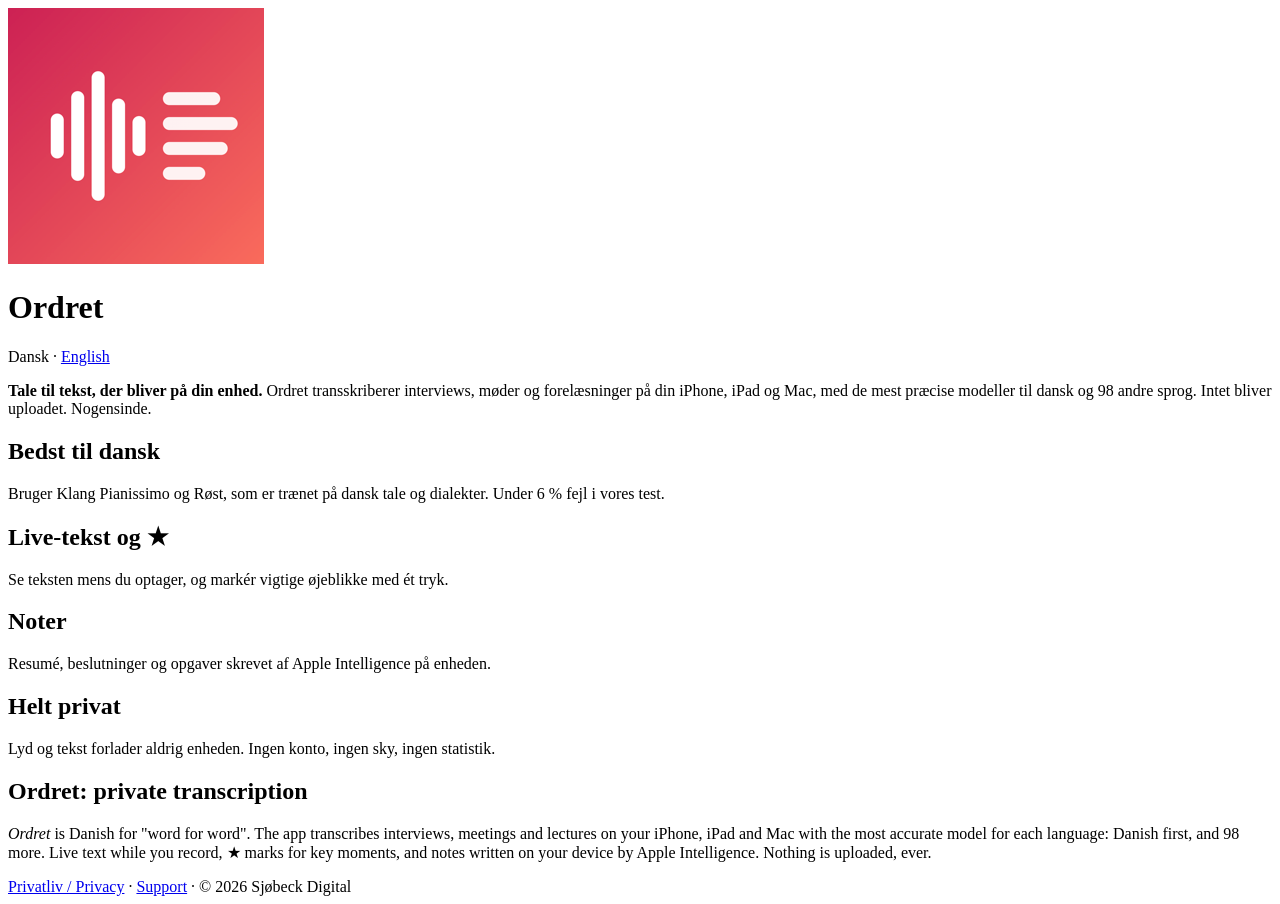
==== index.html @ b07618cf "Update index.html" ====
<!doctype html>
<html lang="da">
<head>
<meta charset="utf-8">
<meta name="viewport" content="width=device-width, initial-scale=1, viewport-fit=cover">
<title>Ordret – tale til tekst, privat på din enhed</title>
<meta name="description" content="Ordret transskriberer interviews, møder og forelæsninger på din iPhone, iPad og Mac – med danske modeller i topklasse. Intet bliver uploadet.">
<link rel="stylesheet" href="style.css">
<link rel="icon" href="icon.png">
</head>
<body>
<main>
  <header>
    <img src="icon.png" alt="">
    <div>
      <h1>Ordret</h1>
      <p class="lang">Dansk · <a href="#english">English</a></p>
    </div>
  </header>

  <section>
    <p class="lede"><strong>Tale til tekst, der bliver på din enhed.</strong> Ordret transskriberer interviews, møder og forelæsninger på din iPhone, iPad og Mac, med de mest præcise modeller til dansk og 98 andre sprog. Intet bliver uploadet. Nogensinde.</p>
  </section>

  <div class="features">
    <div class="feature"><h2>Bedst til dansk</h2><p>Bruger Klang Pianissimo og Røst, som er trænet på dansk tale og dialekter. Under 6 % fejl i vores test.</p></div>
    <div class="feature"><h2>Live-tekst og ★</h2><p>Se teksten mens du optager, og markér vigtige øjeblikke med ét tryk.</p></div>
    <div class="feature"><h2>Noter</h2><p>Resumé, beslutninger og opgaver skrevet af Apple Intelligence på enheden.</p></div>
    <div class="feature"><h2>Helt privat</h2><p>Lyd og tekst forlader aldrig enheden. Ingen konto, ingen sky, ingen statistik.</p></div>
  </div>

  <section id="english" lang="en">
    <h2>Ordret: private transcription</h2>
    <p><em>Ordret</em> is Danish for "word for word". The app transcribes interviews, meetings and lectures on your iPhone, iPad and Mac with the most accurate model for each language: Danish first, and 98 more. Live text while you record, ★ marks for key moments, and notes written on your device by Apple Intelligence. Nothing is uploaded, ever.</p>
  </section>

  <footer>
    <a href="privacy/">Privatliv / Privacy</a> · <a href="support/">Support</a> · © 2026 Sjøbeck Digital
  </footer>
</main>
</body>
</html>
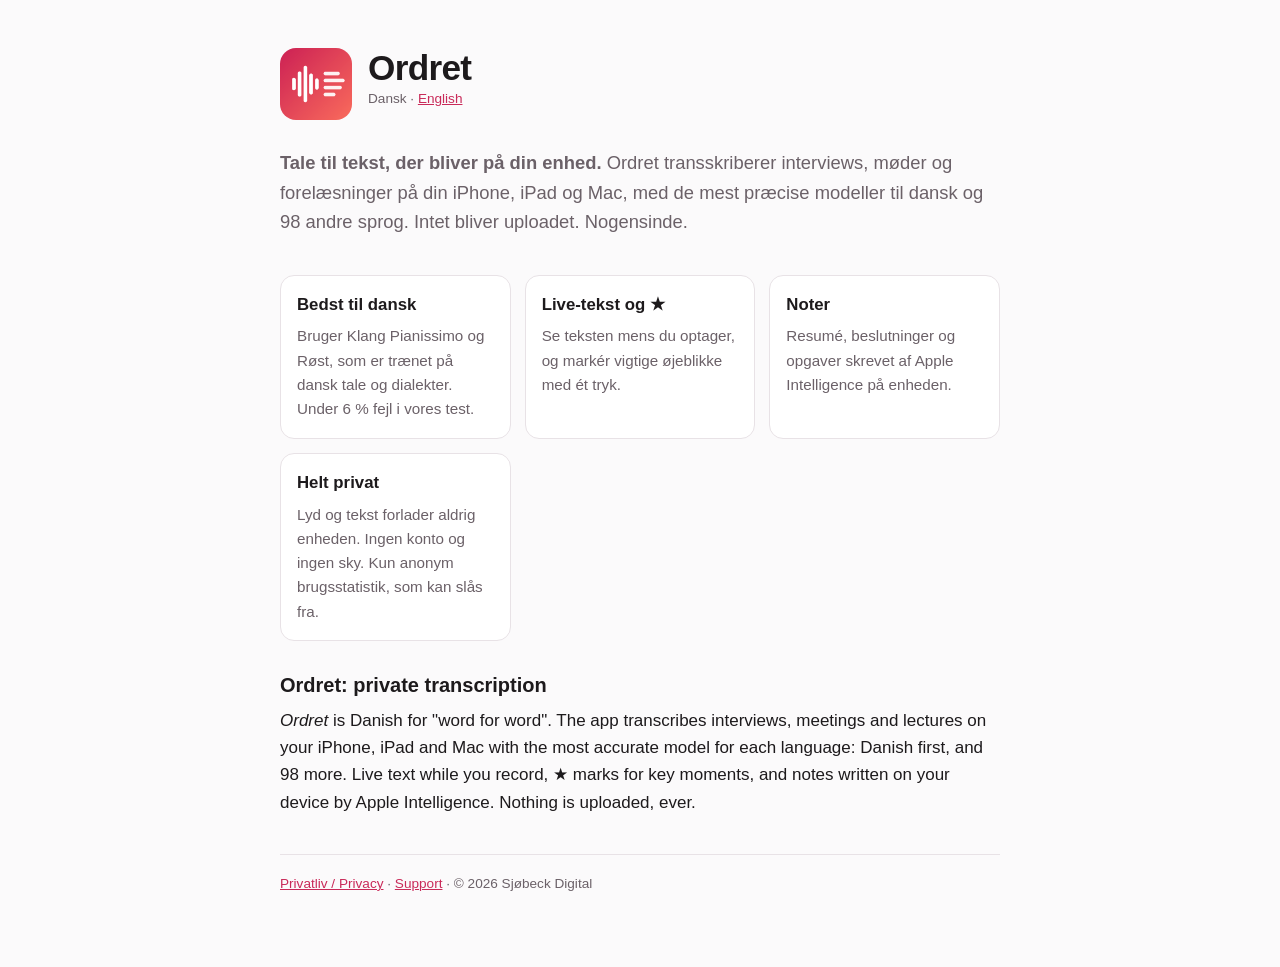
==== commit 2736cb7c: "Update index.html" ====
--- a/index.html
+++ b/index.html
@@ -26,7 +26,7 @@
     <div class="feature"><h2>Bedst til dansk</h2><p>Bruger Klang Pianissimo og Røst, som er trænet på dansk tale og dialekter. Under 6 % fejl i vores test.</p></div>
     <div class="feature"><h2>Live-tekst og ★</h2><p>Se teksten mens du optager, og markér vigtige øjeblikke med ét tryk.</p></div>
     <div class="feature"><h2>Noter</h2><p>Resumé, beslutninger og opgaver skrevet af Apple Intelligence på enheden.</p></div>
-    <div class="feature"><h2>Helt privat</h2><p>Lyd og tekst forlader aldrig enheden. Ingen konto, ingen sky, ingen statistik.</p></div>
+    <div class="feature"><h2>Helt privat</h2><p>Lyd og tekst forlader aldrig enheden. Ingen konto og ingen sky. Kun anonym brugsstatistik, som kan slås fra.</p></div>
   </div>
 
   <section id="english" lang="en">
--- a/style.css
+++ b/style.css
@@ -0,0 +1,26 @@
+:root {
+  --bg: #fbfafb; --fg: #1d1a1c; --muted: #6b6168; --line: #e8e2e6; --accent: #c92a59; --card: #ffffff;
+  --sans: -apple-system, BlinkMacSystemFont, "SF Pro Text", "Segoe UI", sans-serif;
+}
+@media (prefers-color-scheme: dark) {
+  :root { --bg: #161315; --fg: #f1ecef; --muted: #a99da5; --line: #352e33; --accent: #f0688f; --card: #1f1b1e; }
+}
+* { box-sizing: border-box; }
+body { margin: 0; background: var(--bg); color: var(--fg); font: 17px/1.6 var(--sans);
+  padding: 0 max(18px, env(safe-area-inset-left)) 0 max(18px, env(safe-area-inset-right)); }
+main { max-width: 720px; margin: 0 auto; padding: 48px 0 72px; display: grid; gap: 28px; }
+header { display: flex; align-items: center; gap: 16px; }
+header img { width: 72px; height: 72px; border-radius: 16px; }
+h1 { font-size: 2.2rem; margin: 0; letter-spacing: -0.02em; line-height: 1.15; }
+h2 { font-size: 1.25rem; margin: 0 0 6px; }
+p { margin: 0 0 10px; }
+.lede { font-size: 1.15rem; color: var(--muted); }
+.lang { font-size: 0.85rem; color: var(--muted); }
+.lang a, a { color: var(--accent); }
+.features { display: grid; grid-template-columns: repeat(auto-fit, minmax(200px, 1fr)); gap: 14px; }
+.feature { background: var(--card); border: 1px solid var(--line); border-radius: 14px; padding: 16px; }
+.feature h2 { font-size: 1.05rem; }
+.feature p { color: var(--muted); font-size: 0.95rem; margin: 0; }
+section + section { border-top: 1px solid var(--line); padding-top: 24px; }
+footer { color: var(--muted); font-size: 0.85rem; border-top: 1px solid var(--line); padding-top: 18px; }
+ul { padding-left: 1.2em; margin: 0 0 10px; }
